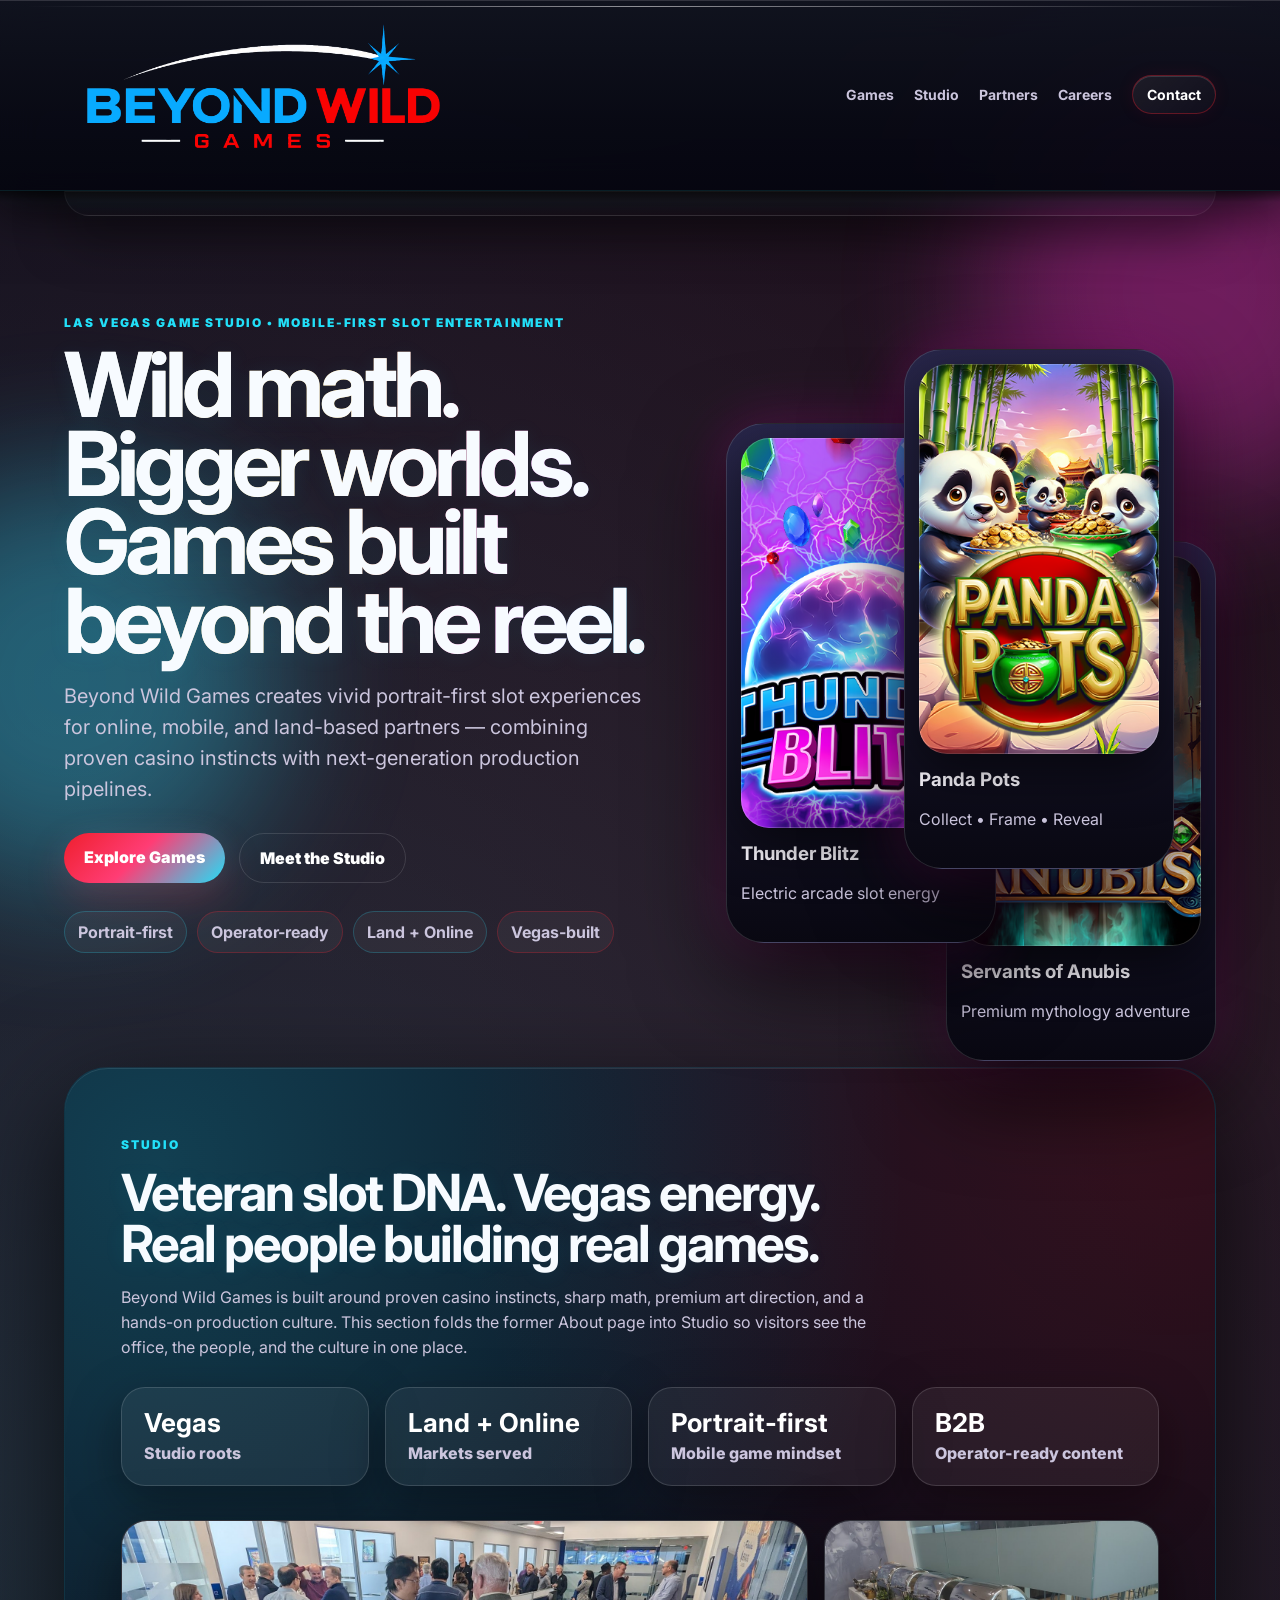
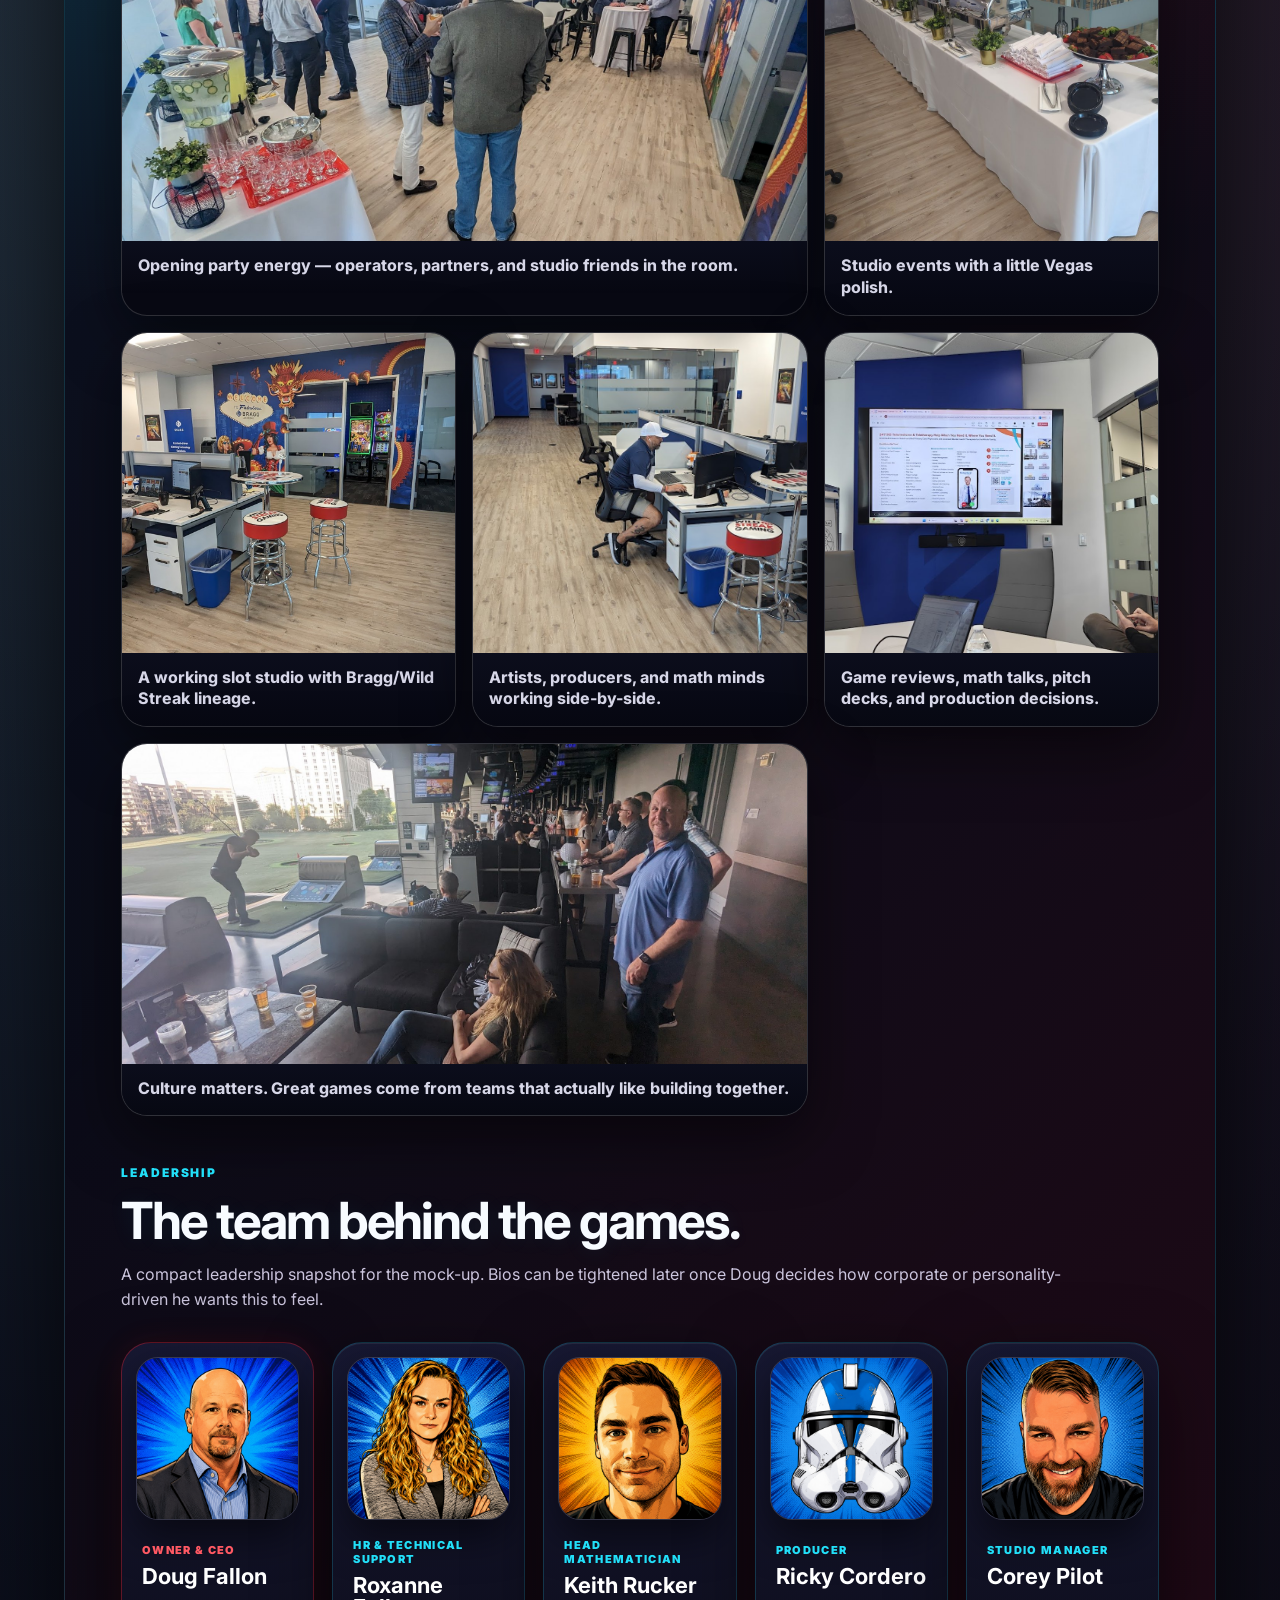
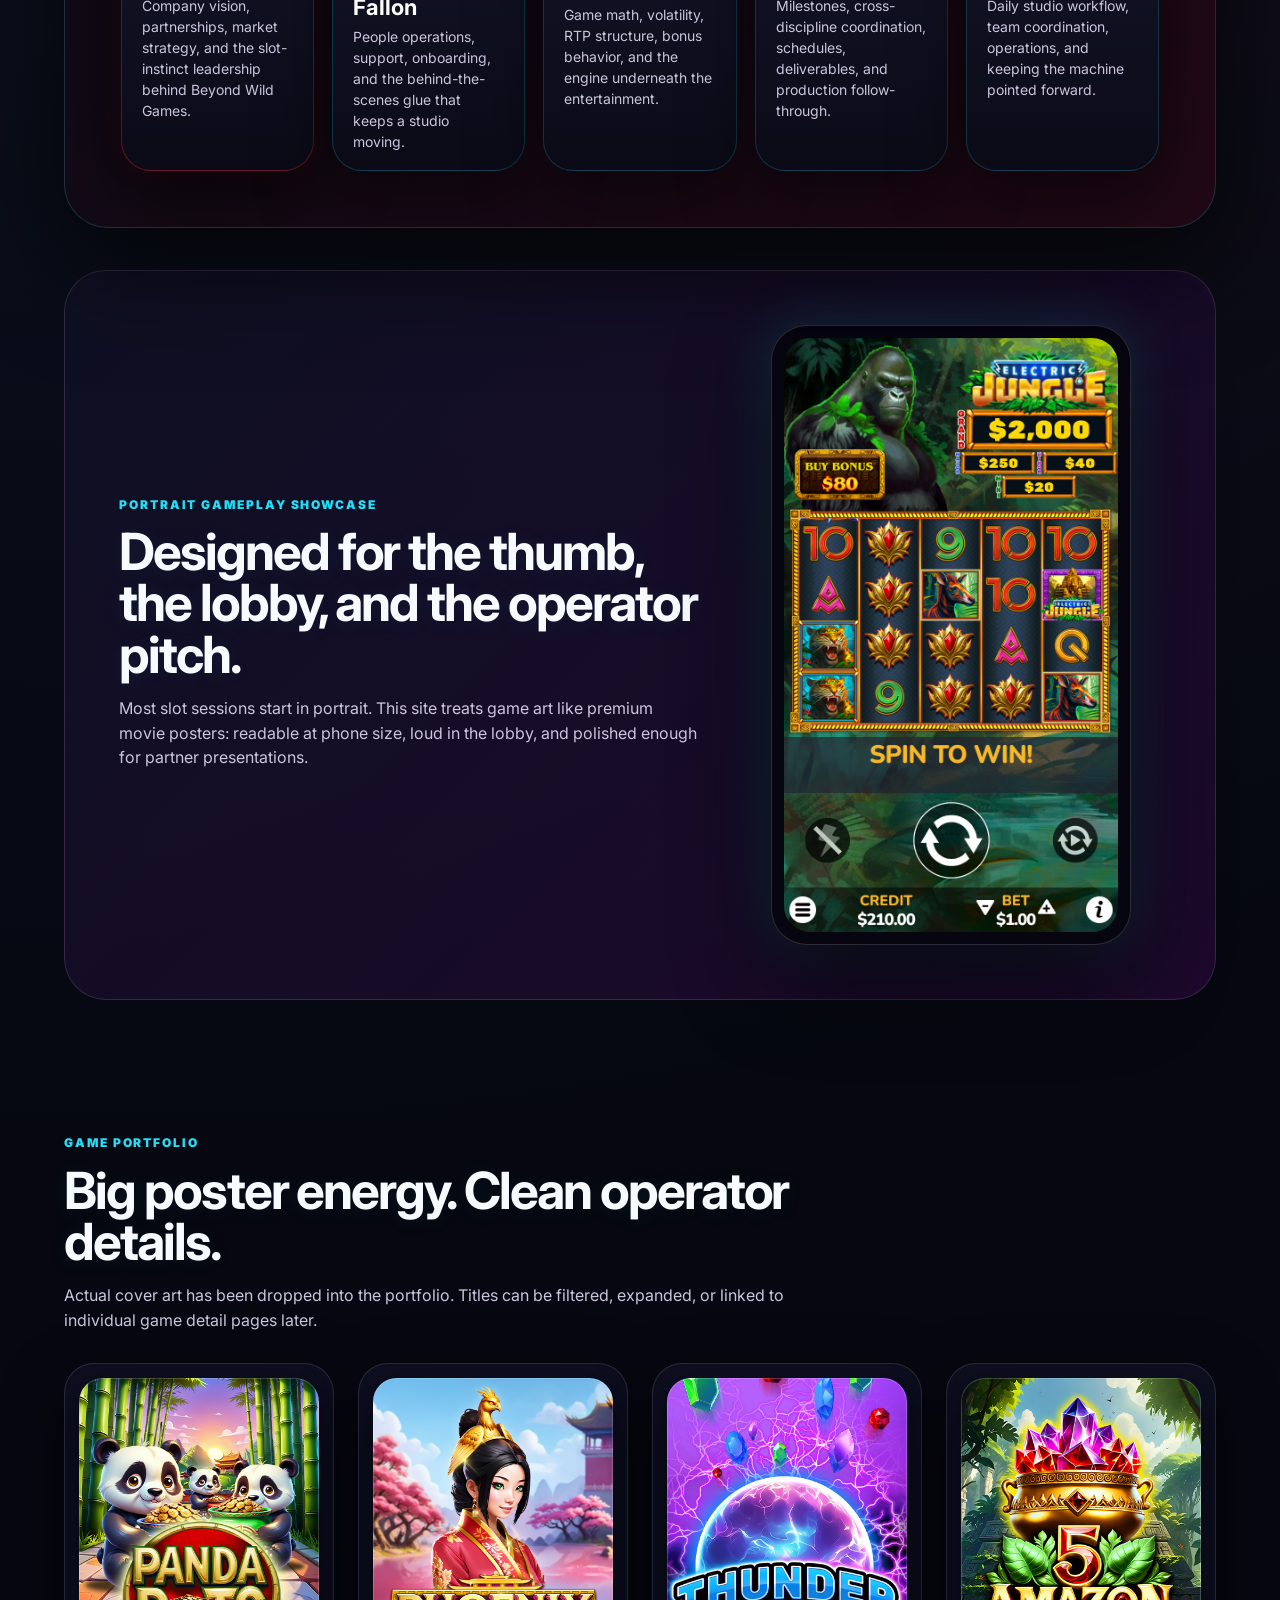
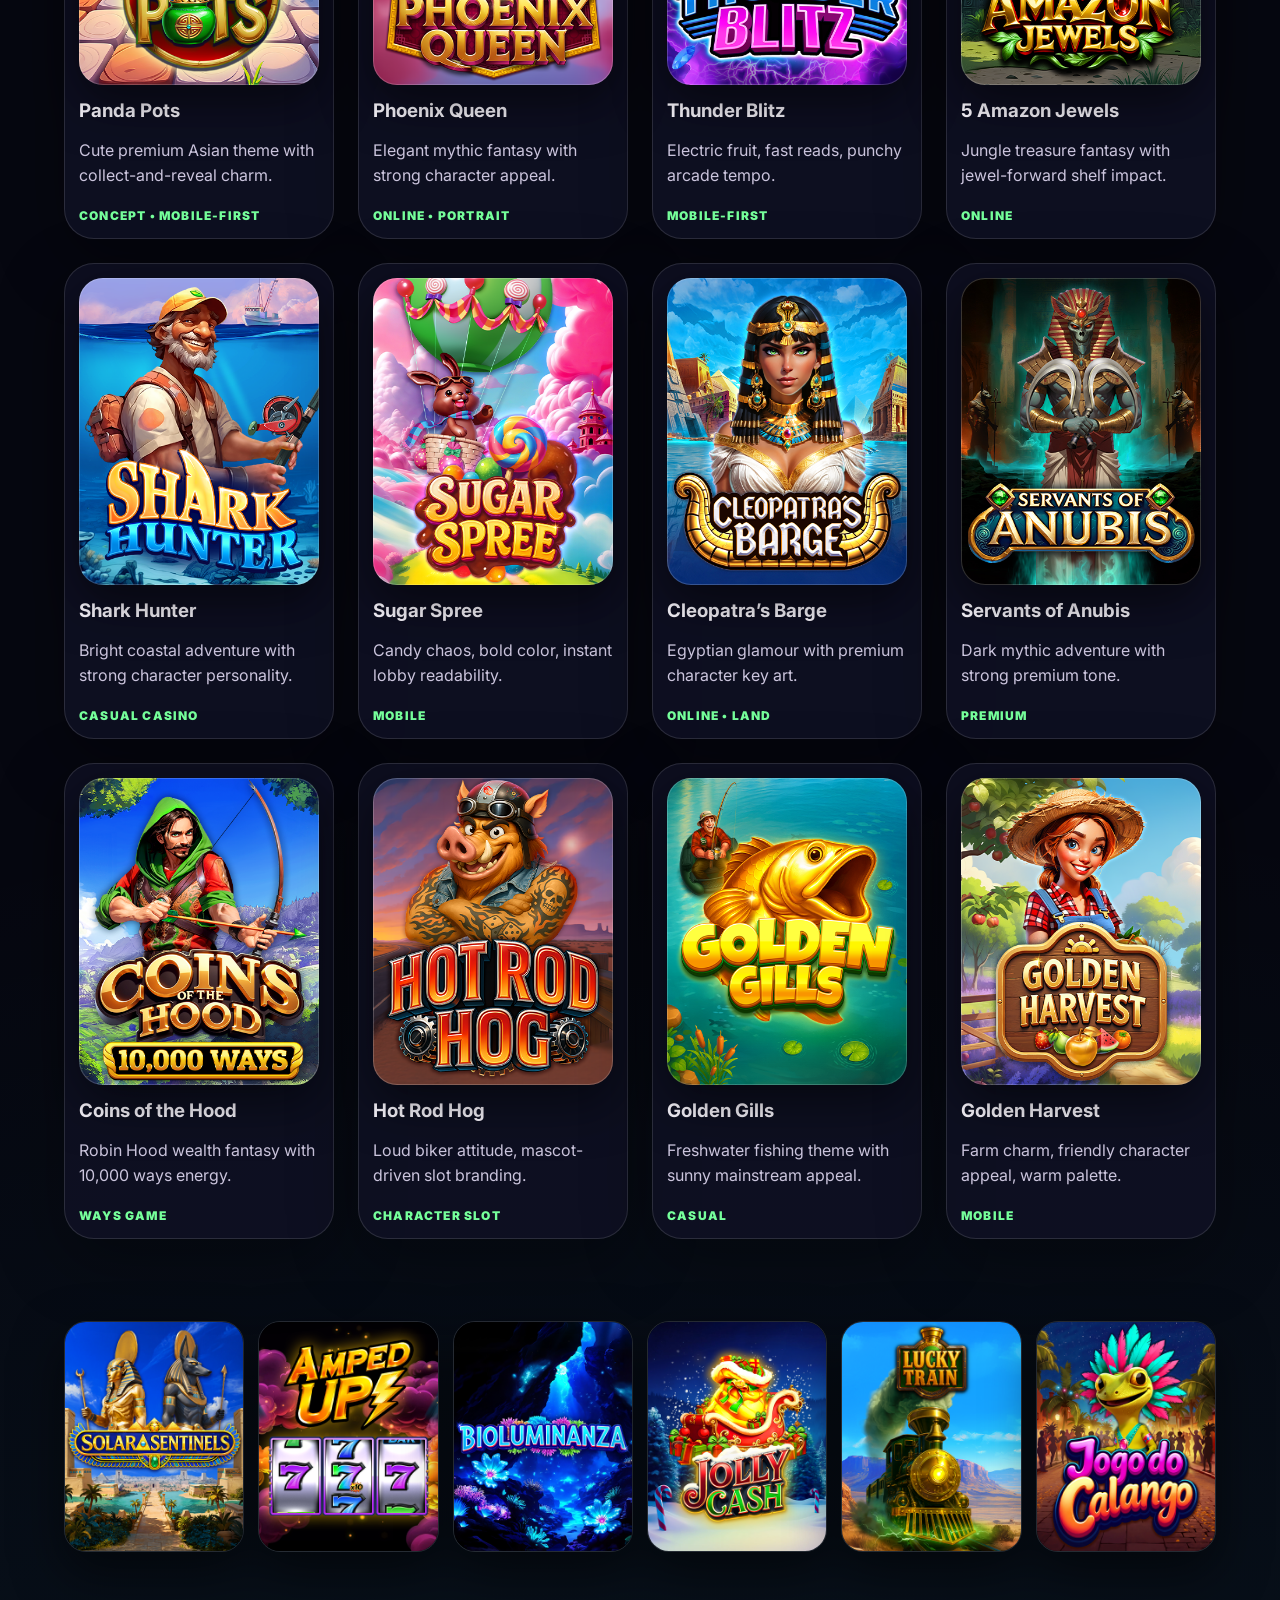
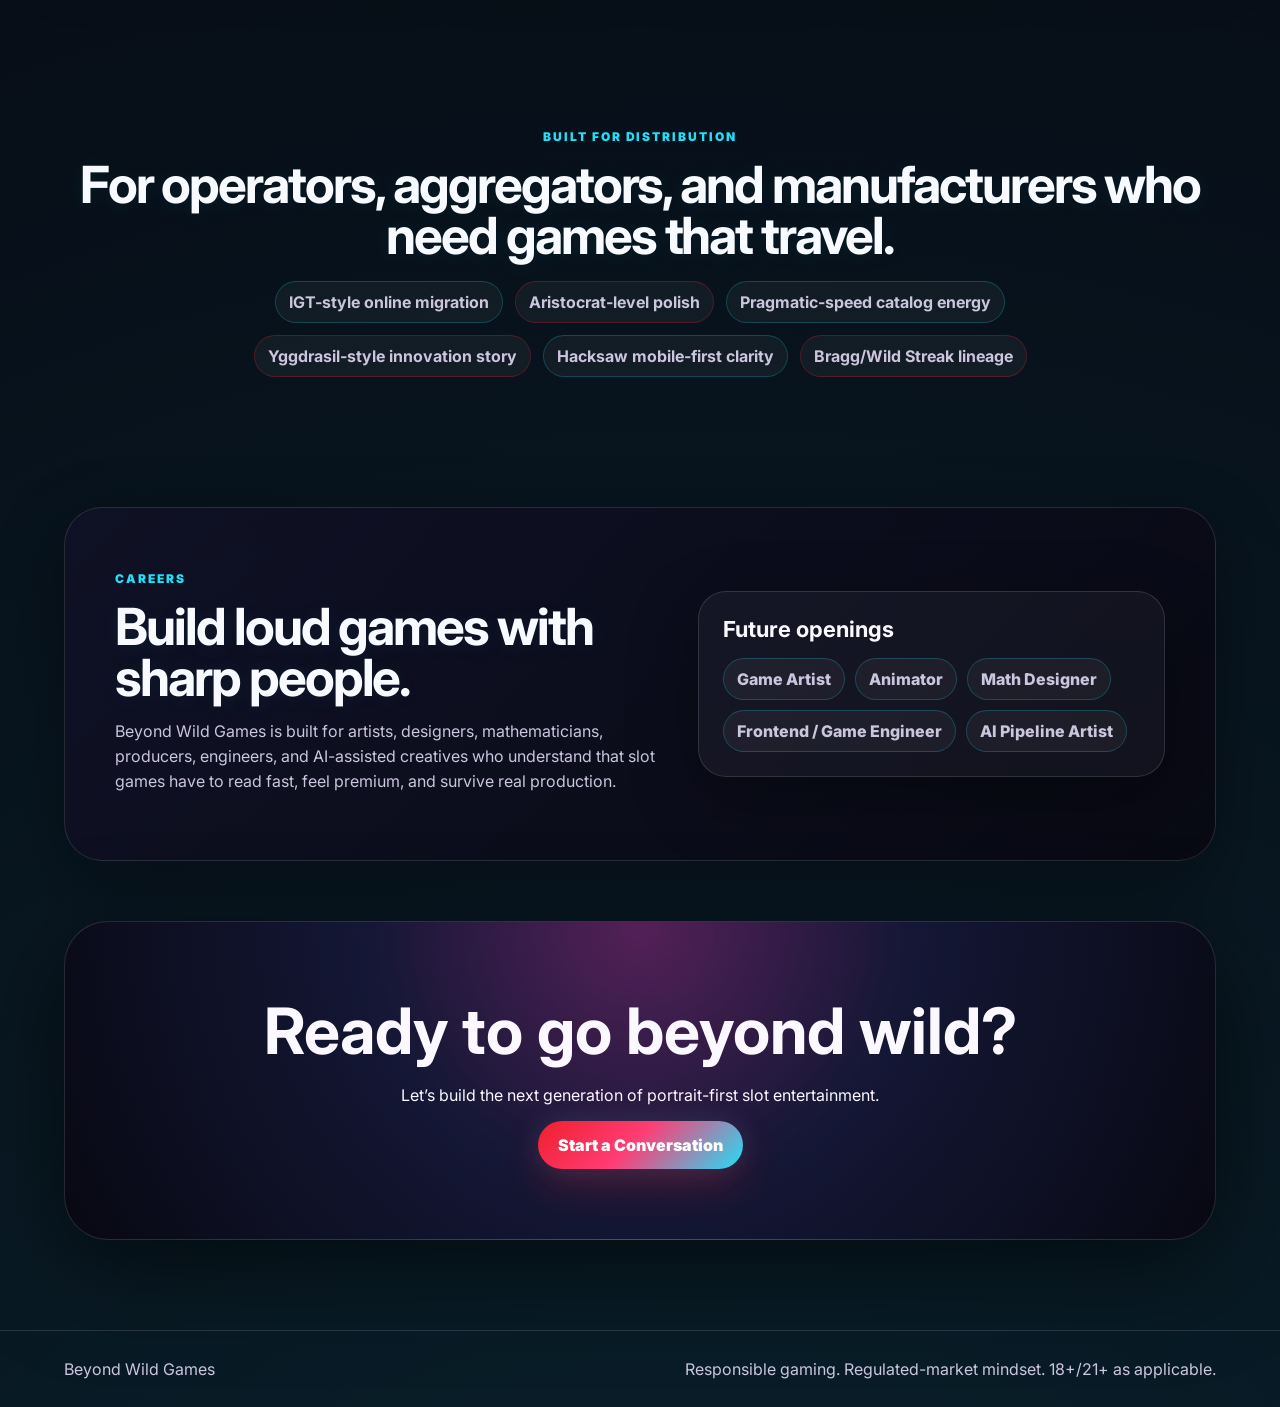
==== index.html @ f87df9d9 "Beyond Wild Games website" ====
<!DOCTYPE html>
<html lang="en">
<head>
  <meta charset="UTF-8" />
  <meta name="viewport" content="width=device-width, initial-scale=1.0" />
  <title>Beyond Wild Games | Mobile-First Slot Studio</title>
  <link rel="stylesheet" href="styles.css" />
</head>
<body>
  <div class="bg-orbs"></div>
  <header class="site-header">
    <a class="brand" href="#" aria-label="Beyond Wild Games home"><img src="assets/logos/beyond-wild-red-white-blue-logo.png" alt="Beyond Wild Games" style="width:390px;height:auto;max-height:none;filter:none;box-shadow:none;background:transparent;" /></a>
    <nav>
      <a href="#games">Games</a><a href="#studio">Studio</a><a href="#partners">Partners</a><a href="#careers">Careers</a><a class="nav-cta" href="#contact">Contact</a>
    </nav>
  </header>

  <main>
    <section class="hero">
      <div class="hero-copy">
        <p class="eyebrow">Las Vegas game studio • Mobile-first slot entertainment</p>
        <h1>Wild math. Bigger worlds. Games built beyond the reel.</h1>
        <p class="lede">Beyond Wild Games creates vivid portrait-first slot experiences for online, mobile, and land-based partners — combining proven casino instincts with next-generation production pipelines.</p>
        <div class="hero-actions"><a class="btn primary" href="#games">Explore Games</a><a class="btn ghost" href="#studio">Meet the Studio</a></div>
        <div class="trust-strip"><span>Portrait-first</span><span>Operator-ready</span><span>Land + Online</span><span>Vegas-built</span></div>
      </div>
      <div class="phone-stage" aria-label="Featured slot game cover art">
        <article class="phone-card active"><div class="game-art cover panda"></div><h3>Panda Pots</h3><p>Collect • Frame • Reveal</p></article>
        <article class="phone-card offset"><div class="game-art cover thunder"></div><h3>Thunder Blitz</h3><p>Electric arcade slot energy</p></article>
        <article class="phone-card offset2"><div class="game-art cover anubis"></div><h3>Servants of Anubis</h3><p>Premium mythology adventure</p></article>
      </div>
    </section>

    <section class="section studio-showcase" id="studio">
      <div class="section-head">
        <p class="eyebrow">Studio</p>
        <h2>Veteran slot DNA. Vegas energy. Real people building real games.</h2>
        <p>Beyond Wild Games is built around proven casino instincts, sharp math, premium art direction, and a hands-on production culture. This section folds the former About page into Studio so visitors see the office, the people, and the culture in one place.</p>
      </div>

      <div class="studio-metrics">
        <div><strong>Vegas</strong><span>Studio roots</span></div>
        <div><strong>Land + Online</strong><span>Markets served</span></div>
        <div><strong>Portrait-first</strong><span>Mobile game mindset</span></div>
        <div><strong>B2B</strong><span>Operator-ready content</span></div>
      </div>

      <div class="studio-photo-grid">
        <figure class="wide"><img src="assets/studio/opening-party.jpg" alt="Beyond Wild Games studio opening party" /><figcaption>Opening party energy — operators, partners, and studio friends in the room.</figcaption></figure>
        <figure><img src="assets/studio/catering-buffet.jpg" alt="Studio event catering table" /><figcaption>Studio events with a little Vegas polish.</figcaption></figure>
        <figure><img src="assets/studio/studio-floor.jpg" alt="Beyond Wild Games office floor" /><figcaption>A working slot studio with Bragg/Wild Streak lineage.</figcaption></figure>
        <figure><img src="assets/studio/studio-workspace.jpg" alt="Beyond Wild Games workspace" /><figcaption>Artists, producers, and math minds working side-by-side.</figcaption></figure>
        <figure><img src="assets/studio/conference-room.jpg" alt="Studio conference room presentation" /><figcaption>Game reviews, math talks, pitch decks, and production decisions.</figcaption></figure>
        <figure class="wide"><img src="assets/studio/topgolf-team.jpg" alt="Beyond Wild Games team at Topgolf" /><figcaption>Culture matters. Great games come from teams that actually like building together.</figcaption></figure>
      </div>

      <div class="section-head leadership-head">
        <p class="eyebrow">Leadership</p>
        <h2>The team behind the games.</h2>
        <p>A compact leadership snapshot for the mock-up. Bios can be tightened later once Doug decides how corporate or personality-driven he wants this to feel.</p>
      </div>
      <div class="team-grid">
        <article class="team-card featured"><img src="assets/team/doug-fallon.png" alt="Doug Fallon comic-style portrait" /><div><span>Owner &amp; CEO</span><h3>Doug Fallon</h3><p>Company vision, partnerships, market strategy, and the slot-instinct leadership behind Beyond Wild Games.</p></div></article>
        <article class="team-card"><img src="assets/team/roxanne-fallon.png" alt="Roxanne Fallon comic-style portrait" /><div><span>HR &amp; Technical Support</span><h3>Roxanne Fallon</h3><p>People operations, support, onboarding, and the behind-the-scenes glue that keeps a studio moving.</p></div></article>
        <article class="team-card"><img src="assets/team/keith-rucker.png" alt="Keith Rucker comic-style portrait" /><div><span>Head Mathematician</span><h3>Keith Rucker</h3><p>Game math, volatility, RTP structure, bonus behavior, and the engine underneath the entertainment.</p></div></article>
        <article class="team-card"><img src="assets/team/ricky-cordero.png" alt="Ricky Cordero comic-style portrait" /><div><span>Producer</span><h3>Ricky Cordero</h3><p>Milestones, cross-discipline coordination, schedules, deliverables, and production follow-through.</p></div></article>
        <article class="team-card"><img src="assets/team/corey-pilot.png" alt="Corey Pilot comic-style portrait" /><div><span>Studio Manager</span><h3>Corey Pilot</h3><p>Daily studio workflow, team coordination, operations, and keeping the machine pointed forward.</p></div></article>
      </div>
    </section>


    <section class="section spotlight">
      <div class="spot-copy"><p class="eyebrow">Portrait gameplay showcase</p><h2>Designed for the thumb, the lobby, and the operator pitch.</h2><p>Most slot sessions start in portrait. This site treats game art like premium movie posters: readable at phone size, loud in the lobby, and polished enough for partner presentations.</p></div>
      <div class="screenshot-frame"><img src="assets/covers/electricjungle-us-portrait-screenshot-9.png" alt="Electric Jungle portrait gameplay screenshot" /></div>
    </section>

    <section class="section" id="games">
      <div class="section-head"><p class="eyebrow">Game portfolio</p><h2>Big poster energy. Clean operator details.</h2><p>Actual cover art has been dropped into the portfolio. Titles can be filtered, expanded, or linked to individual game detail pages later.</p></div>
      <div class="game-grid">
        <article class="game-tile"><div class="poster cover panda"></div><div><h3>Panda Pots</h3><p>Cute premium Asian theme with collect-and-reveal charm.</p><span>CONCEPT • MOBILE-FIRST</span></div></article>
        <article class="game-tile"><div class="poster cover phoenix"></div><div><h3>Phoenix Queen</h3><p>Elegant mythic fantasy with strong character appeal.</p><span>ONLINE • PORTRAIT</span></div></article>
        <article class="game-tile"><div class="poster cover thunder"></div><div><h3>Thunder Blitz</h3><p>Electric fruit, fast reads, punchy arcade tempo.</p><span>MOBILE-FIRST</span></div></article>
        <article class="game-tile"><div class="poster cover amazon"></div><div><h3>5 Amazon Jewels</h3><p>Jungle treasure fantasy with jewel-forward shelf impact.</p><span>ONLINE</span></div></article>
        <article class="game-tile"><div class="poster cover shark"></div><div><h3>Shark Hunter</h3><p>Bright coastal adventure with strong character personality.</p><span>CASUAL CASINO</span></div></article>
        <article class="game-tile"><div class="poster cover sugar"></div><div><h3>Sugar Spree</h3><p>Candy chaos, bold color, instant lobby readability.</p><span>MOBILE</span></div></article>
        <article class="game-tile"><div class="poster cover cleo"></div><div><h3>Cleopatra’s Barge</h3><p>Egyptian glamour with premium character key art.</p><span>ONLINE • LAND</span></div></article>
        <article class="game-tile"><div class="poster cover anubis"></div><div><h3>Servants of Anubis</h3><p>Dark mythic adventure with strong premium tone.</p><span>PREMIUM</span></div></article>
        <article class="game-tile"><div class="poster cover hood"></div><div><h3>Coins of the Hood</h3><p>Robin Hood wealth fantasy with 10,000 ways energy.</p><span>WAYS GAME</span></div></article>
        <article class="game-tile"><div class="poster cover hotrod"></div><div><h3>Hot Rod Hog</h3><p>Loud biker attitude, mascot-driven slot branding.</p><span>CHARACTER SLOT</span></div></article>
        <article class="game-tile"><div class="poster cover goldengills"></div><div><h3>Golden Gills</h3><p>Freshwater fishing theme with sunny mainstream appeal.</p><span>CASUAL</span></div></article>
        <article class="game-tile"><div class="poster cover harvest"></div><div><h3>Golden Harvest</h3><p>Farm charm, friendly character appeal, warm palette.</p><span>MOBILE</span></div></article>
      </div>
    </section>

    <section class="section strip-gallery" aria-label="Additional game cover art">
      <img src="assets/covers/solarsentinels-gameicon-412x528.png" alt="Solar Sentinels game cover" />
      <img src="assets/covers/ampedup-gameicon-412x528.png" alt="Amped Up game cover" />
      <img src="assets/covers/bioluminanza-gameicon-412x528.png" alt="Bioluminanza game cover" />
      <img src="assets/covers/jollycash-gameicon-412x528.png" alt="Jolly Cash game cover" />
      <img src="assets/covers/luckytrain-gameicon-412x528.png" alt="Lucky Train game cover" />
      <img src="assets/covers/jogodocalango-gameicon-412x528.png" alt="Jogo do Calango game cover" />
    </section>
<section class="section partners" id="partners">
      <p class="eyebrow">Built for distribution</p><h2>For operators, aggregators, and manufacturers who need games that travel.</h2>
      <div class="partner-grid"><span>IGT-style online migration</span><span>Aristocrat-level polish</span><span>Pragmatic-speed catalog energy</span><span>Yggdrasil-style innovation story</span><span>Hacksaw mobile-first clarity</span><span>Bragg/Wild Streak lineage</span></div>
    </section>


    <section class="section about-careers" id="careers">
      <div><p class="eyebrow">Careers</p><h2>Build loud games with sharp people.</h2><p>Beyond Wild Games is built for artists, designers, mathematicians, producers, engineers, and AI-assisted creatives who understand that slot games have to read fast, feel premium, and survive real production.</p></div>
      <div class="career-card"><strong>Future openings</strong><span>Game Artist</span><span>Animator</span><span>Math Designer</span><span>Frontend / Game Engineer</span><span>AI Pipeline Artist</span></div>
    </section>
<section class="contact" id="contact"><h2>Ready to go beyond wild?</h2><p>Let’s build the next generation of portrait-first slot entertainment.</p><a class="btn primary" href="mailto:hello@beyondwildgames.com">Start a Conversation</a></section>
  </main>

  <footer><span>Beyond Wild Games</span><span>Responsible gaming. Regulated-market mindset. 18+/21+ as applicable.</span></footer>
  <script src="script.js"></script>
</body>
</html>
---- styles.css ----
@import url('https://fonts.googleapis.com/css2?family=Inter:wght@400;600;800;900&display=swap');
:root{--bg:#080713;--panel:#111126cc;--line:#ffffff1a;--text:#f7f2ff;--muted:#c9bfdf;--hot:#ff2bd6;--gold:#ffd166;--cyan:#34e5ff;--green:#6dff8a}*{box-sizing:border-box}html{scroll-behavior:smooth}body{margin:0;font-family:Inter,system-ui,sans-serif;background:radial-gradient(circle at 20% 10%,#2a1257 0,#080713 30%,#05040a 100%);color:var(--text);overflow-x:hidden}.bg-orbs:before,.bg-orbs:after{content:"";position:fixed;width:420px;height:420px;border-radius:999px;filter:blur(70px);opacity:.35;z-index:-1}.bg-orbs:before{background:var(--hot);right:-120px;top:80px}.bg-orbs:after{background:var(--cyan);left:-140px;bottom:10px}.site-header{position:sticky;top:0;z-index:10;display:flex;justify-content:space-between;align-items:center;padding:14px 5vw 16px;background:linear-gradient(180deg,#201f30f0 0%,#0b0a14e8 42%,#05040bed 100%);backdrop-filter:blur(18px);border-bottom:1px solid #ffffff26;box-shadow:inset 0 1px 0 #ffffff32,inset 0 -10px 20px #0008,0 18px 45px #0009,0 0 35px #742dff22}.site-header:before{content:"";position:absolute;left:2vw;right:2vw;top:6px;height:1px;background:linear-gradient(90deg,transparent,#fff8,transparent)}.site-header:after{content:"";position:absolute;left:0;right:0;bottom:-12px;height:12px;background:linear-gradient(180deg,#0008,transparent);pointer-events:none}.brand{display:flex;align-items:center;color:white;text-decoration:none;font-weight:900;min-width:260px;background:linear-gradient(180deg,#ffffff,#dfe7f0);padding:6px 12px;border-radius:16px;border:1px solid #ffffff70;box-shadow:inset 0 1px 0 #fff,0 12px 24px #0008}.brand img{display:block;width:260px;max-height:86px;object-fit:contain;filter:drop-shadow(0 5px 8px #0005)}nav{display:flex;gap:20px;align-items:center;flex-wrap:wrap;justify-content:flex-end}nav a{color:var(--muted);text-decoration:none;font-weight:700;font-size:14px}.nav-cta{color:white;border:1px solid var(--line);padding:10px 14px;border-radius:999px}.hero{min-height:86vh;display:grid;grid-template-columns:1.05fr .95fr;gap:48px;align-items:center;padding:92px 5vw 72px;position:relative}.hero:before{content:"";position:absolute;left:5vw;right:5vw;top:0;height:24px;border-radius:0 0 32px 32px;background:linear-gradient(180deg,#ffffff1c,#ffffff05);border:1px solid #ffffff18;border-top:0;box-shadow:inset 0 1px 0 #fff3,0 18px 50px #0008}.hero-logo{width:min(620px,90vw);margin:0 0 24px -10px;display:block;background:linear-gradient(180deg,#ffffff,#dfe7f0);padding:18px 24px;border-radius:28px;border:1px solid #ffffff70;box-shadow:inset 0 1px 0 #fff,0 24px 60px #000b,0 0 38px #742dff40}.eyebrow{color:var(--cyan);text-transform:uppercase;letter-spacing:.16em;font-weight:900;font-size:12px}.hero h1{font-size:clamp(46px,7vw,96px);line-height:.88;margin:16px 0;background:linear-gradient(100deg,#fff,#ffd166 45%,#ff65df 75%,#34e5ff);-webkit-background-clip:text;color:transparent}.lede{font-size:20px;line-height:1.55;color:var(--muted);max-width:720px}.hero-actions{display:flex;gap:14px;margin:28px 0}.btn{display:inline-flex;padding:14px 20px;border-radius:999px;text-decoration:none;font-weight:900}.primary{background:linear-gradient(135deg,var(--hot),#8b5cff);color:white;box-shadow:0 0 35px #ff2bd655}.ghost{border:1px solid var(--line);color:white}.trust-strip{display:flex;flex-wrap:wrap;gap:10px}.trust-strip span,.lab-stack span,.partner-grid span{border:1px solid var(--line);background:#ffffff0b;padding:10px 13px;border-radius:999px;color:var(--muted);font-weight:700}.phone-stage{position:relative;height:620px}.phone-card{position:absolute;right:8%;top:5%;width:270px;height:520px;padding:14px;border-radius:38px;background:linear-gradient(180deg,#28264a,#090812);border:1px solid #ffffff24;box-shadow:0 32px 90px #000c,0 0 55px #ff2bd64d;transform:rotate(4deg)}.phone-card.offset{right:42%;top:17%;transform:rotate(-11deg) scale(.88);opacity:.8}.phone-card.offset2{right:0;top:36%;transform:rotate(12deg) scale(.78);opacity:.65}.game-art,.poster{height:390px;border-radius:28px;background-size:cover;background-position:center;position:relative;overflow:hidden}.phone-card h3,.game-tile h3{margin:14px 0 4px}.phone-card p,.game-tile p,.section p{color:var(--muted);line-height:1.55}.dragon{background:radial-gradient(circle at 50% 20%,#fff4,#0000 22%),linear-gradient(160deg,#4e001c,#e31b6d 34%,#ffb000 58%,#29115a)}.vegas{background:radial-gradient(circle at 50% 20%,#fff6,#0000 20%),linear-gradient(160deg,#100b2b,#3f1bd4 42%,#ff2bd6 70%,#ffd166)}.jungle{background:radial-gradient(circle at 50% 25%,#fff5,#0000 20%),linear-gradient(160deg,#06351f,#09a875 45%,#ffd166 72%,#251238)}.storm{background:radial-gradient(circle at 50% 25%,#fff8,#0000 18%),linear-gradient(160deg,#020716,#134bff 38%,#34e5ff 62%,#ffeb3b)}.section{padding:82px 5vw}.split{display:grid;grid-template-columns:.8fr 1.2fr;gap:42px;align-items:start}.section h2{font-size:clamp(32px,4vw,58px);line-height:1;margin:0 0 16px}.metrics{display:grid;grid-template-columns:repeat(4,1fr);gap:16px;padding:0 5vw}.metrics div{padding:28px;border-radius:28px;background:var(--panel);border:1px solid var(--line)}.metrics strong{display:block;font-size:44px;color:var(--gold)}.metrics span{color:var(--muted);font-weight:800}.section-head{max-width:760px}.game-grid{display:grid;grid-template-columns:repeat(4,1fr);gap:18px;margin-top:30px}.game-tile{background:var(--panel);border:1px solid var(--line);border-radius:30px;padding:14px}.poster{height:280px}.game-tile span{color:var(--green);font-size:12px;font-weight:900;letter-spacing:.1em}.lab{display:grid;grid-template-columns:1fr 1fr;gap:44px;background:linear-gradient(100deg,#151434,#260c2e);margin:40px 5vw;border-radius:42px;border:1px solid var(--line)}.lab-stack,.partner-grid{display:flex;flex-wrap:wrap;gap:12px;align-content:center}.partners{text-align:center}.partner-grid{justify-content:center;max-width:900px;margin:20px auto}.contact{text-align:center;margin:60px 5vw 90px;padding:70px 20px;border-radius:44px;background:radial-gradient(circle at 50% 0,#ff2bd655,#111126 45%,#080713);border:1px solid var(--line)}.contact h2{font-size:clamp(34px,5vw,70px);margin:0 0 10px}footer{display:flex;justify-content:space-between;gap:20px;padding:28px 5vw;border-top:1px solid var(--line);color:var(--muted)}@media(max-width:900px){.brand img{width:210px}nav{display:none}.hero,.split,.lab{grid-template-columns:1fr}.phone-stage{height:540px}.metrics,.game-grid{grid-template-columns:1fr 1fr}.phone-card{right:20%}.phone-card.offset{right:48%}}@media(max-width:600px){.brand img{width:185px}.hero{padding-top:62px}.hero-logo{width:100%;margin-left:0}.metrics,.game-grid{grid-template-columns:1fr}.phone-stage{height:430px}.phone-card{width:220px;height:420px}.game-art{height:300px}.phone-card.offset,.phone-card.offset2{display:none}footer{flex-direction:column}}
/* Real cover art integration */
.cover{background-size:cover;background-position:center;background-repeat:no-repeat}.panda{background-image:url('assets/covers/pandapots-gameicon-412x528.png')}.thunder{background-image:url('assets/covers/thunderblitz-gameicon-412x528.png')}.anubis{background-image:url('assets/covers/servantsofanubis-gameicon-412x528.png')}.phoenix{background-image:url('assets/covers/phoenixqueen-gameicon-412x528.png')}.amazon{background-image:url('assets/covers/5amazonjewels-gameicon-412x528.png')}.shark{background-image:url('assets/covers/sharkhunter-gameicon-412x528.png')}.sugar{background-image:url('assets/covers/sugarspree-gameicon-412x528.png')}.cleo{background-image:url('assets/covers/cleopatra-sbarge-gameicon-412x528.png')}.hood{background-image:url('assets/covers/coinsofthehood-gameicon-412x528.png')}.hotrod{background-image:url('assets/covers/hotrodhog-gameicon-412x528.png')}.goldengills{background-image:url('assets/covers/goldengills-gameicon-412x528.png')}.harvest{background-image:url('assets/covers/goldenharvest-gameicon-412x528.png')}
.game-art.cover,.poster.cover{box-shadow:inset 0 0 0 1px #ffffff30,0 16px 50px #0008}.phone-card.active{z-index:3}.phone-card.offset{z-index:2}.phone-card.offset2{z-index:1}.spotlight{display:grid;grid-template-columns:1fr 420px;gap:42px;align-items:center;margin:40px 5vw;padding:54px;border:1px solid var(--line);border-radius:42px;background:linear-gradient(135deg,#111126cc,#220a32cc)}.spot-copy{max-width:700px}.screenshot-frame{width:100%;max-width:360px;margin:auto;padding:12px;border-radius:36px;background:#060510;border:1px solid #ffffff28;box-shadow:0 30px 90px #000c,0 0 55px #34e5ff35}.screenshot-frame img{display:block;width:100%;border-radius:26px}.strip-gallery{display:grid;grid-template-columns:repeat(6,1fr);gap:14px;padding-top:0}.strip-gallery img{width:100%;aspect-ratio:412/528;object-fit:cover;border-radius:22px;border:1px solid var(--line);box-shadow:0 20px 50px #0008;transition:transform .25s ease}.strip-gallery img:hover{transform:translateY(-6px) scale(1.02)}
@media(max-width:900px){.spotlight{grid-template-columns:1fr;margin:30px 5vw;padding:32px}.strip-gallery{grid-template-columns:repeat(3,1fr)}}@media(max-width:600px){.strip-gallery{grid-template-columns:repeat(2,1fr)}.spotlight{padding:24px}.screenshot-frame{max-width:280px}}

.about-careers{display:grid;grid-template-columns:1fr .85fr;gap:34px;align-items:center;margin:28px 5vw;padding:50px;border:1px solid var(--line);border-radius:38px;background:linear-gradient(135deg,#111126dd,#090812dd)}
.career-card{display:flex;flex-wrap:wrap;gap:10px;padding:24px;border-radius:28px;background:#ffffff0a;border:1px solid var(--line)}
.career-card strong{width:100%;font-size:22px;margin-bottom:6px}.career-card span{border:1px solid var(--line);background:#ffffff0b;padding:10px 13px;border-radius:999px;color:var(--muted);font-weight:800}
@media(max-width:900px){.about-careers{grid-template-columns:1fr;margin:24px 5vw;padding:28px}.brand{min-width:210px}.brand img{width:210px}}
@media(max-width:600px){.brand{min-width:0;padding:5px 8px}.brand img{width:170px}}


/* Final BWG logo/header adjustment */
.brand{min-width:auto;max-width:190px;flex:0 0 auto;}
.brand img{width:150px;max-height:48px;object-fit:contain;object-position:left center;filter:drop-shadow(0 5px 8px #000b);}
.hero-logo{display:none!important;}
.site-header{min-height:64px;padding-top:10px;padding-bottom:10px;}
@media(max-width:900px){.brand img{width:132px;max-height:42px}.brand{max-width:160px}}
@media(max-width:600px){.brand img{width:118px;max-height:38px}.site-header{min-height:56px}}
.brand{background:transparent!important;border:0!important;box-shadow:none!important;padding:0!important;border-radius:0!important;min-width:auto!important;max-width:170px!important;}
.brand img{background:transparent!important;width:145px!important;max-height:46px!important;display:block!important;object-fit:contain!important;object-position:left center!important;}
@media(max-width:900px){.brand{max-width:150px!important}.brand img{width:128px!important;max-height:40px!important}}
@media(max-width:600px){.brand{max-width:130px!important}.brand img{width:112px!important;max-height:36px!important}}


/* 2026 polish pass: color harmony, larger logo, leadership cards */
:root{
  --bg:#070711;
  --panel:#101124d9;
  --panel2:#161735e6;
  --line:#ffffff20;
  --text:#fbf8ff;
  --muted:#cbc5dd;
  --hot:#ff35d2;
  --purple:#8d5cff;
  --gold:#ffd76a;
  --cyan:#30dcff;
  --green:#76ff9b;
}
body{
  background:
    radial-gradient(circle at 12% 18%,#123a58 0,#10163a 22%,transparent 42%),
    radial-gradient(circle at 82% 10%,#651050 0,transparent 34%),
    radial-gradient(circle at 50% 105%,#14224a 0,transparent 36%),
    #060610;
}
.site-header{
  background:linear-gradient(180deg,#10101bee,#080812e8 62%,#05050dcc);
  border-bottom:1px solid #ffffff18;
  box-shadow:inset 0 1px 0 #ffffff14,0 16px 45px #0009;
}
.brand{max-width:260px!important;}
.brand img{width:218px!important;max-height:72px!important;filter:drop-shadow(0 7px 10px #000d) drop-shadow(0 0 16px #19e2ff22)!important;}
nav a{transition:color .2s ease, transform .2s ease}nav a:hover{color:white;transform:translateY(-1px)}
.nav-cta{background:linear-gradient(135deg,#ffffff10,#ffffff05);box-shadow:inset 0 1px 0 #ffffff18}
.hero{padding-top:112px}.hero:before{background:linear-gradient(180deg,#ffffff18,#30dcff0a 55%,transparent);border-color:#ffffff1b}
.hero h1{letter-spacing:-.055em}.btn.primary{background:linear-gradient(135deg,var(--hot),var(--purple));}.section h2{letter-spacing:-.04em}.game-tile,.metrics div,.about-careers,.career-card{box-shadow:0 22px 70px #0005}.game-tile{transition:transform .25s ease,border-color .25s ease,box-shadow .25s ease}.game-tile:hover{transform:translateY(-6px);border-color:#30dcff55;box-shadow:0 26px 80px #0009,0 0 34px #30dcff1f}.poster{box-shadow:inset 0 0 0 1px #ffffff30,0 18px 42px #0007}.lab{background:linear-gradient(135deg,#111735,#2c103c 55%,#101124);box-shadow:0 28px 90px #0007}.partners .partner-grid span:nth-child(even),.trust-strip span:nth-child(even){border-color:#30dcff30}.partners .partner-grid span:nth-child(odd),.trust-strip span:nth-child(odd){border-color:#ff35d230}
.leadership{margin:42px 5vw;padding:56px;border:1px solid var(--line);border-radius:44px;background:linear-gradient(135deg,#101124e8,#131a36e8 48%,#210d2bdd);box-shadow:0 34px 100px #0008;position:relative;overflow:hidden}.leadership:before{content:"";position:absolute;inset:-2px;background:radial-gradient(circle at 20% 0,#30dcff30,transparent 34%),radial-gradient(circle at 82% 8%,#ff35d230,transparent 30%);pointer-events:none}.leadership>*{position:relative}.leadership-head{max-width:980px;margin-bottom:30px}.team-grid{display:grid;grid-template-columns:repeat(5,minmax(0,1fr));gap:18px}.team-card{background:linear-gradient(180deg,#171832,#0b0b17);border:1px solid #ffffff1f;border-radius:30px;padding:14px;box-shadow:0 24px 70px #0008, inset 0 1px 0 #ffffff12;overflow:hidden;transition:transform .25s ease,border-color .25s ease}.team-card:hover{transform:translateY(-6px);border-color:#30dcff60}.team-card img{width:100%;aspect-ratio:1/1;object-fit:cover;border-radius:22px;border:1px solid #ffffff26;box-shadow:0 16px 40px #0008}.team-card div{padding:14px 6px 4px}.team-card span{display:inline-block;color:var(--cyan);font-size:11px;font-weight:900;letter-spacing:.12em;text-transform:uppercase;margin-bottom:8px}.team-card h3{font-size:22px;line-height:1;margin:0 0 8px;color:#fff}.team-card p{font-size:14px;line-height:1.5;color:var(--muted);margin:0}.team-card.featured{border-color:#ffd76a45}.team-card.featured span{color:var(--gold)}.contact{background:radial-gradient(circle at 50% 0,#ff35d24f,#141735 42%,#080812);box-shadow:0 30px 100px #0008}
@media(max-width:1150px){.team-grid{grid-template-columns:repeat(3,1fr)}.brand img{width:200px!important;max-height:66px!important}.brand{max-width:230px!important}}
@media(max-width:900px){.team-grid{grid-template-columns:repeat(2,1fr)}.leadership{padding:34px;margin:30px 5vw}.brand img{width:192px!important;max-height:62px!important}.brand{max-width:210px!important}.hero{padding-top:88px}}
@media(max-width:600px){.team-grid{grid-template-columns:1fr}.leadership{padding:24px;border-radius:32px}.brand img{width:168px!important;max-height:54px!important}.brand{max-width:180px!important}.hero{padding-top:72px}}

/* Portrait game cover fix — keep every game tile in vertical mobile-slot format at all screen sizes */
.game-grid{
  grid-template-columns:repeat(auto-fit,minmax(260px,1fr))!important;
  align-items:start!important;
  gap:24px!important;
}
.game-tile{
  display:flex!important;
  flex-direction:column!important;
  min-width:0!important;
}
.game-tile .poster,
.poster.cover{
  width:100%!important;
  height:auto!important;
  aspect-ratio:412 / 528!important;
  min-height:0!important;
  border-radius:24px!important;
  background-size:cover!important;
  background-position:center center!important;
}
@media(min-width:1500px){
  .game-grid{grid-template-columns:repeat(5,minmax(240px,1fr))!important;}
}
@media(max-width:1200px){
  .game-grid{grid-template-columns:repeat(3,minmax(240px,1fr))!important;}
}
@media(max-width:820px){
  .game-grid{grid-template-columns:repeat(2,minmax(220px,1fr))!important;}
}
@media(max-width:540px){
  .game-grid{grid-template-columns:1fr!important;}
}


/* Red/Cyan BWG theme and Studio update */
:root{
  --bwg-cyan:#22dff8;
  --bwg-cyan-deep:#057d91;
  --bwg-red:#ef1f2d;
  --bwg-red-deep:#8c0710;
  --bwg-silver:#e9f3f7;
  --bwg-ink:#070914;
}
.site-header{
  background:linear-gradient(180deg,#10131fef 0%,#080914f0 64%,#050610f2 100%)!important;
  border-bottom:1px solid rgba(34,223,248,.22)!important;
  box-shadow:inset 0 1px 0 rgba(255,255,255,.14),0 18px 50px rgba(0,0,0,.72),0 0 34px rgba(34,223,248,.08)!important;
}
.brand img{
  width:260px!important;
  max-height:84px!important;
  filter:drop-shadow(0 8px 12px rgba(0,0,0,.9)) drop-shadow(0 0 18px rgba(34,223,248,.20))!important;
}
nav a:hover{color:var(--bwg-cyan)!important;}
.nav-cta{border-color:rgba(239,31,45,.35)!important;box-shadow:inset 0 1px 0 rgba(255,255,255,.14),0 0 18px rgba(239,31,45,.08)!important;}
body{
  background:
    radial-gradient(circle at 12% 20%,rgba(34,223,248,.18) 0,rgba(8,34,54,.32) 24%,transparent 46%),
    radial-gradient(circle at 86% 12%,rgba(239,31,45,.22) 0,rgba(77,7,22,.20) 28%,transparent 44%),
    radial-gradient(circle at 55% 108%,rgba(34,223,248,.13) 0,transparent 34%),
    #060710!important;
}
.eyebrow{color:var(--bwg-cyan)!important;}
.hero h1,.section h2{color:#f7fbff!important;text-shadow:0 2px 22px rgba(34,223,248,.08);}
.btn.primary{background:linear-gradient(135deg,var(--bwg-red),#ff3d75 46%,var(--bwg-cyan))!important;box-shadow:0 16px 40px rgba(239,31,45,.24),0 0 28px rgba(34,223,248,.12)!important;}
.btn.ghost:hover{border-color:rgba(34,223,248,.6)!important;color:white!important;}
.trust-strip span,.partner-grid span,.career-card span{border-color:rgba(34,223,248,.22)!important;}
.trust-strip span:nth-child(even),.partner-grid span:nth-child(even){border-color:rgba(239,31,45,.28)!important;}

/* Studio now contains About + leadership */
.studio-showcase{
  margin:42px 5vw!important;
  padding:56px!important;
  border:1px solid rgba(34,223,248,.18)!important;
  border-radius:44px!important;
  background:linear-gradient(135deg,rgba(12,18,35,.92),rgba(10,11,23,.92) 45%,rgba(37,8,20,.82))!important;
  box-shadow:0 34px 110px rgba(0,0,0,.72),inset 0 1px 0 rgba(255,255,255,.10)!important;
  position:relative;overflow:hidden;
}
.studio-showcase:before{content:"";position:absolute;inset:0;background:radial-gradient(circle at 8% 4%,rgba(34,223,248,.22),transparent 30%),radial-gradient(circle at 96% 2%,rgba(239,31,45,.18),transparent 28%);pointer-events:none;}
.studio-showcase>*{position:relative;}
.studio-metrics{display:grid;grid-template-columns:repeat(4,1fr);gap:16px;margin:28px 0 34px;}
.studio-metrics div{padding:22px;border-radius:24px;background:rgba(255,255,255,.055);border:1px solid rgba(255,255,255,.14);box-shadow:0 18px 52px rgba(0,0,0,.34);}
.studio-metrics strong{display:block;font-size:26px;line-height:1;color:#fff;margin-bottom:7px;}
.studio-metrics span{color:var(--muted);font-weight:800;}
.studio-photo-grid{display:grid;grid-template-columns:repeat(3,1fr);gap:16px;margin:22px 0 48px;}
.studio-photo-grid figure{margin:0;border-radius:26px;overflow:hidden;background:#080913;border:1px solid rgba(255,255,255,.16);box-shadow:0 22px 62px rgba(0,0,0,.50);}
.studio-photo-grid figure.wide{grid-column:span 2;}
.studio-photo-grid img{display:block;width:100%;height:320px;object-fit:cover;transition:transform .35s ease;}
.studio-photo-grid figure:hover img{transform:scale(1.035);}
.studio-photo-grid figcaption{padding:14px 16px 16px;color:#d7d7e8;font-weight:750;line-height:1.35;background:linear-gradient(180deg,rgba(12,14,29,.88),rgba(7,8,18,.98));}
.leadership-head{margin-top:18px!important;}
.team-card{border-color:rgba(34,223,248,.18)!important;}
.team-card.featured{border-color:rgba(239,31,45,.36)!important;box-shadow:0 24px 70px rgba(0,0,0,.68),0 0 28px rgba(239,31,45,.12)!important;}
.team-card span{color:var(--bwg-cyan)!important;}
.team-card.featured span{color:#ff5963!important;}
.lab,#ai,.leadership#about{display:none!important;}
.poster.cover{background-size:cover!important;background-position:center!important;}
.game-tile:hover{border-color:rgba(34,223,248,.48)!important;box-shadow:0 26px 80px rgba(0,0,0,.74),0 0 34px rgba(34,223,248,.14),0 0 24px rgba(239,31,45,.05)!important;}
@media(max-width:1150px){.studio-photo-grid{grid-template-columns:repeat(2,1fr)}.studio-photo-grid figure.wide{grid-column:span 2}.studio-metrics{grid-template-columns:repeat(2,1fr)}.brand img{width:230px!important;max-height:76px!important}}
@media(max-width:760px){.studio-showcase{padding:26px!important;border-radius:32px!important}.studio-photo-grid{grid-template-columns:1fr}.studio-photo-grid figure.wide{grid-column:auto}.studio-photo-grid img{height:240px}.studio-metrics{grid-template-columns:1fr}.brand img{width:190px!important;max-height:62px!important}}


/* Red/white/blue logo header override */
.brand img{width:230px!important;max-height:82px!important;object-fit:contain!important;object-position:left center!important;filter:drop-shadow(0 8px 12px rgba(0,0,0,.9)) drop-shadow(0 0 14px rgba(32,168,255,.20))!important;}
@media(max-width:900px){.brand img{width:190px!important;max-height:68px!important}}
@media(max-width:600px){.brand img{width:160px!important;max-height:58px!important}}

/* Exact uploaded red/blue BWG logo — do not alter artwork */
.brand{
  min-width:0!important;
  background:transparent!important;
  border:0!important;
  padding:0!important;
  border-radius:0!important;
  box-shadow:none!important;
}
.brand img{
  width:260px!important;
  height:auto!important;
  max-height:78px!important;
  object-fit:contain!important;
  object-position:left center!important;
  filter:none!important;
  box-shadow:none!important;
  background:transparent!important;
}
@media(max-width:900px){.brand img{width:220px!important;max-height:66px!important}}
@media(max-width:600px){.brand img{width:180px!important;max-height:54px!important}}


/* FINAL: exact uploaded logo, 50% larger than 260px. Do not alter artwork. */
.brand{min-width:0!important;background:transparent!important;border:0!important;padding:0!important;border-radius:0!important;box-shadow:none!important;max-width:none!important;}
.brand img{width:390px!important;height:auto!important;max-height:none!important;object-fit:contain!important;object-position:left center!important;filter:none!important;box-shadow:none!important;background:transparent!important;}
@media(max-width:900px){.brand img{width:330px!important;}}
@media(max-width:600px){.brand img{width:270px!important;}}
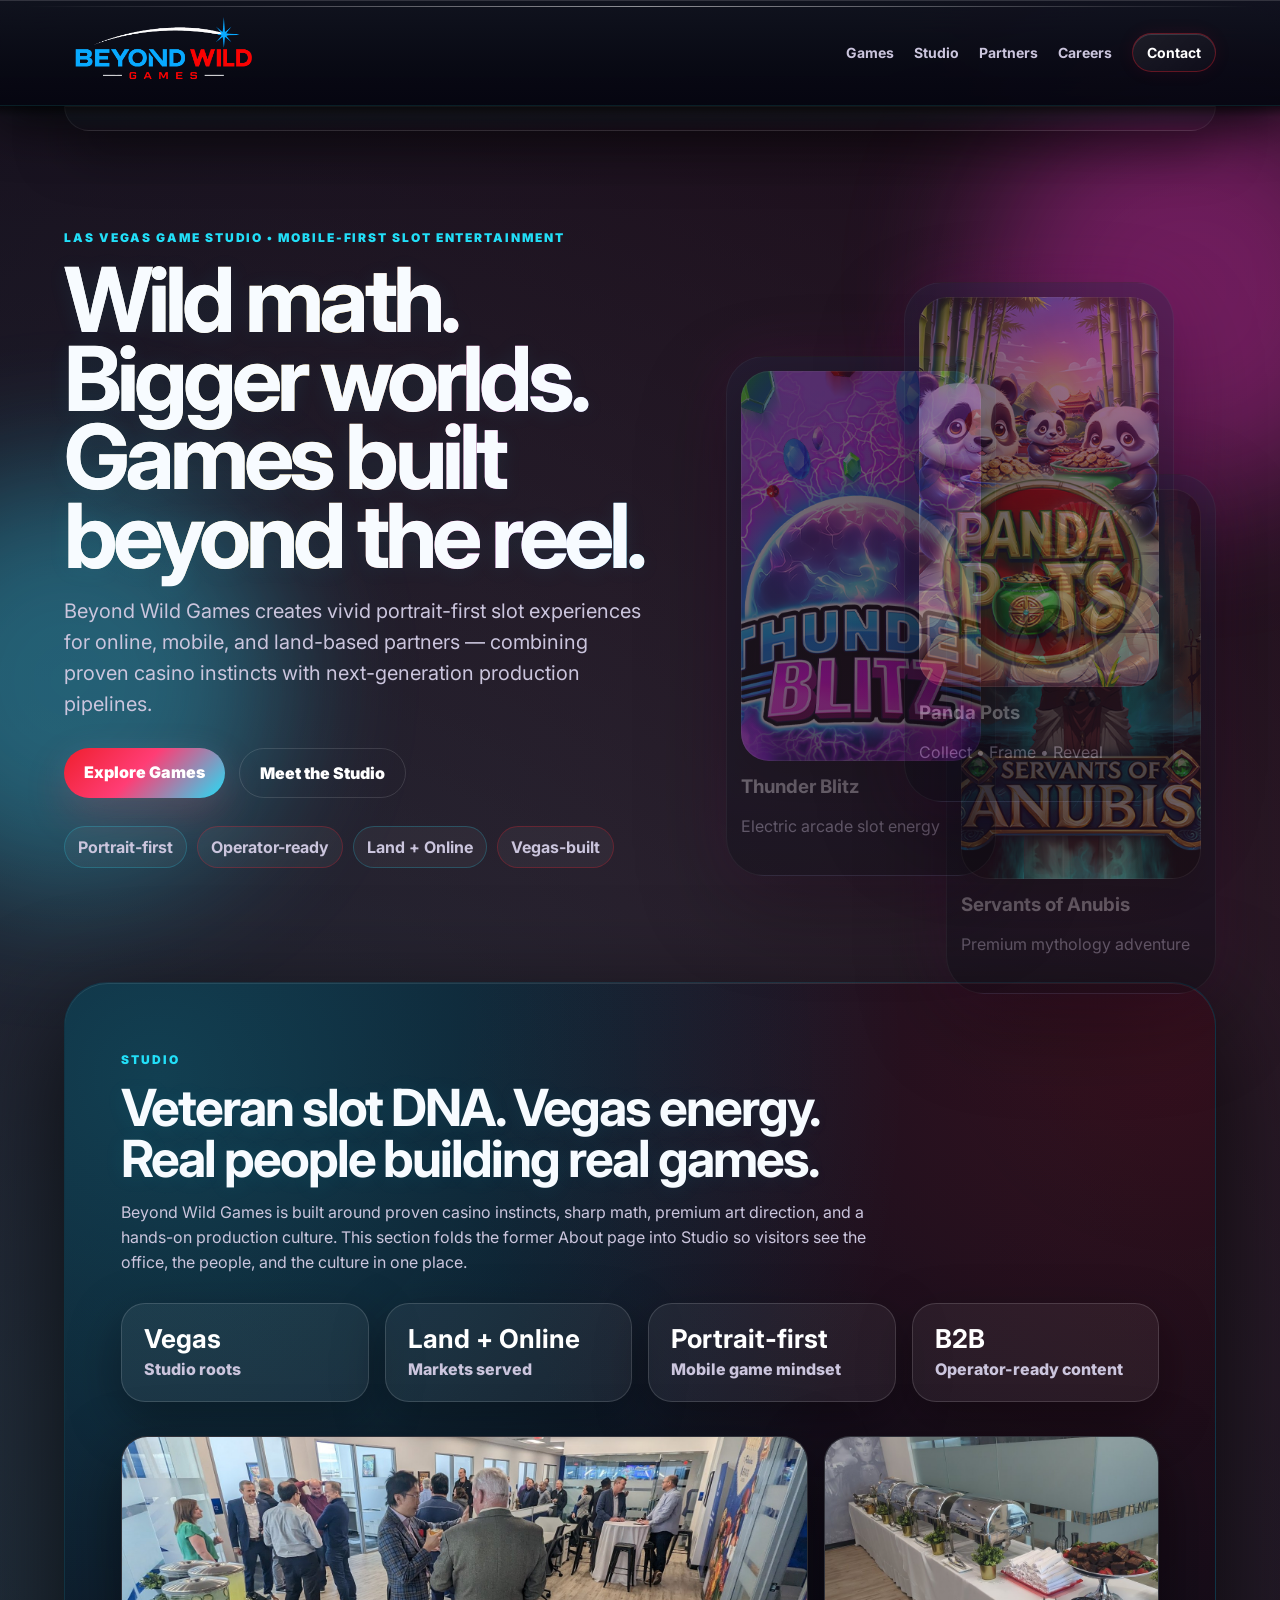
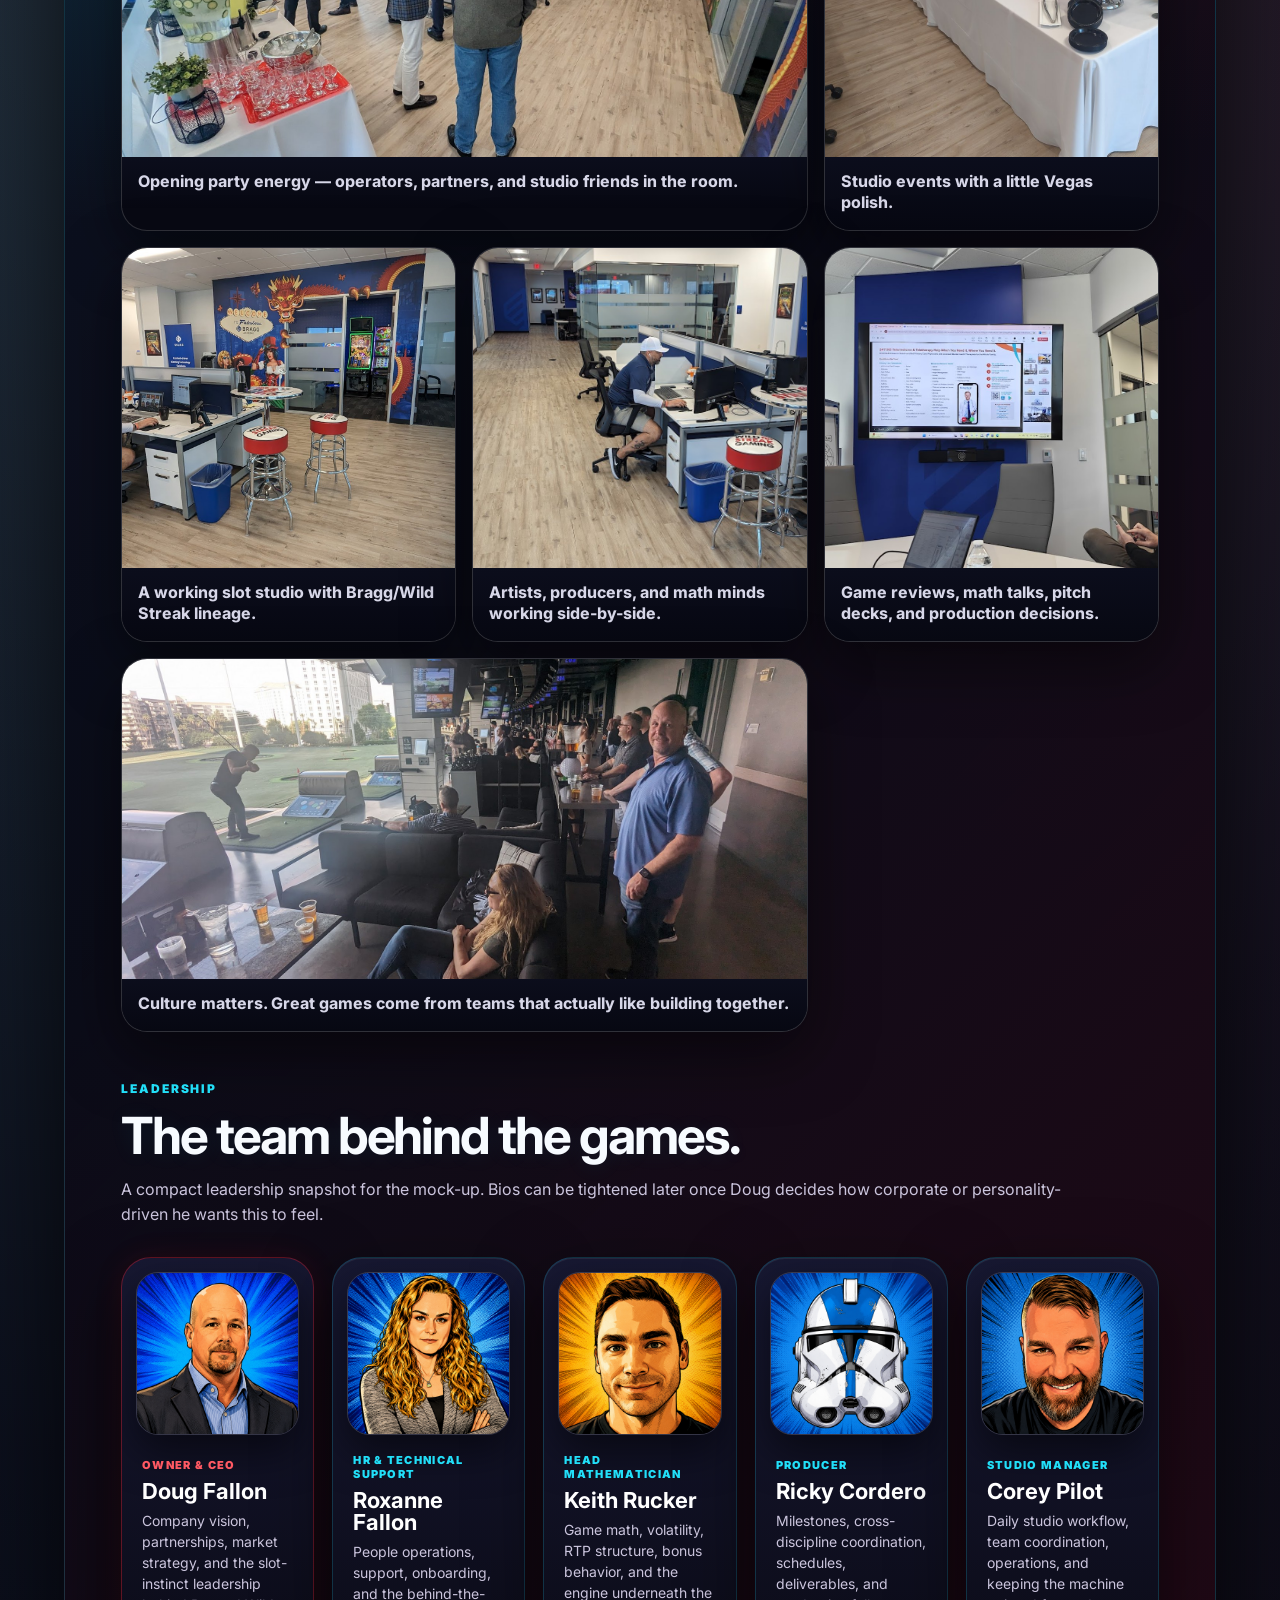
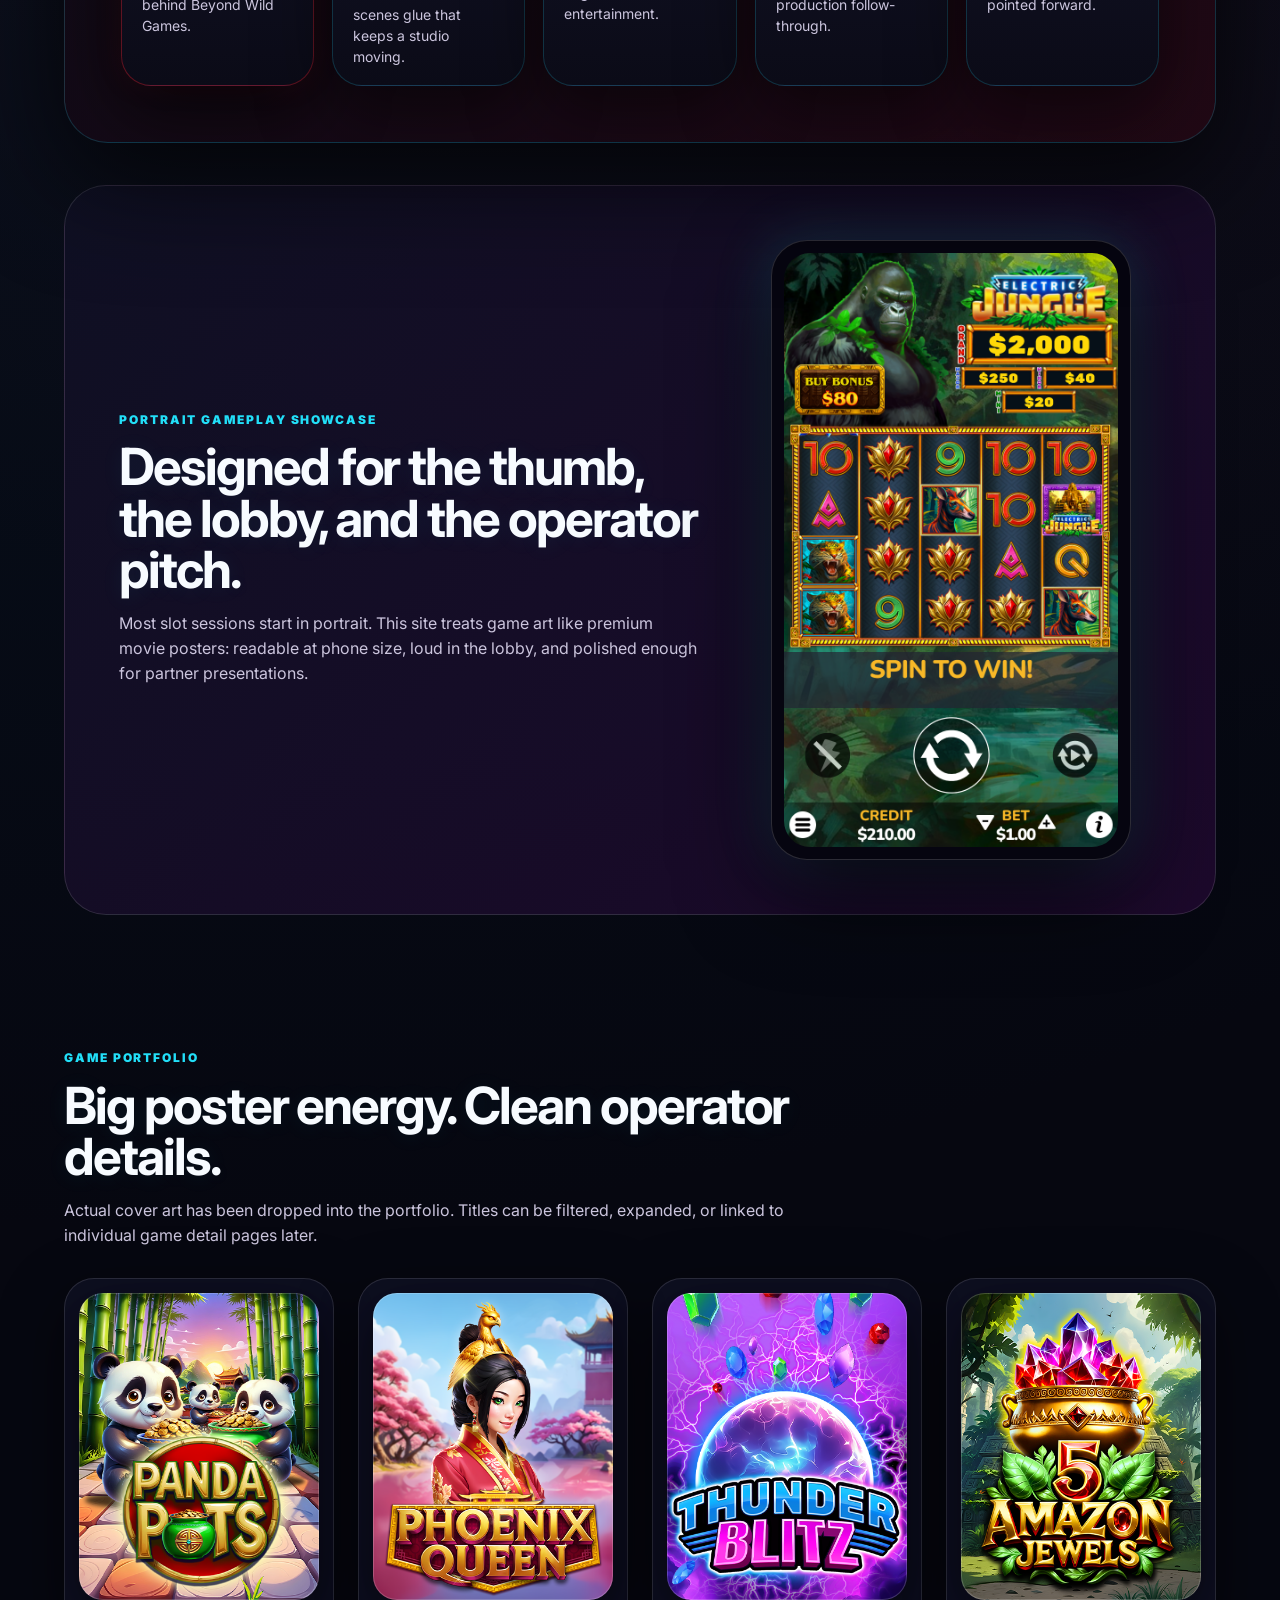
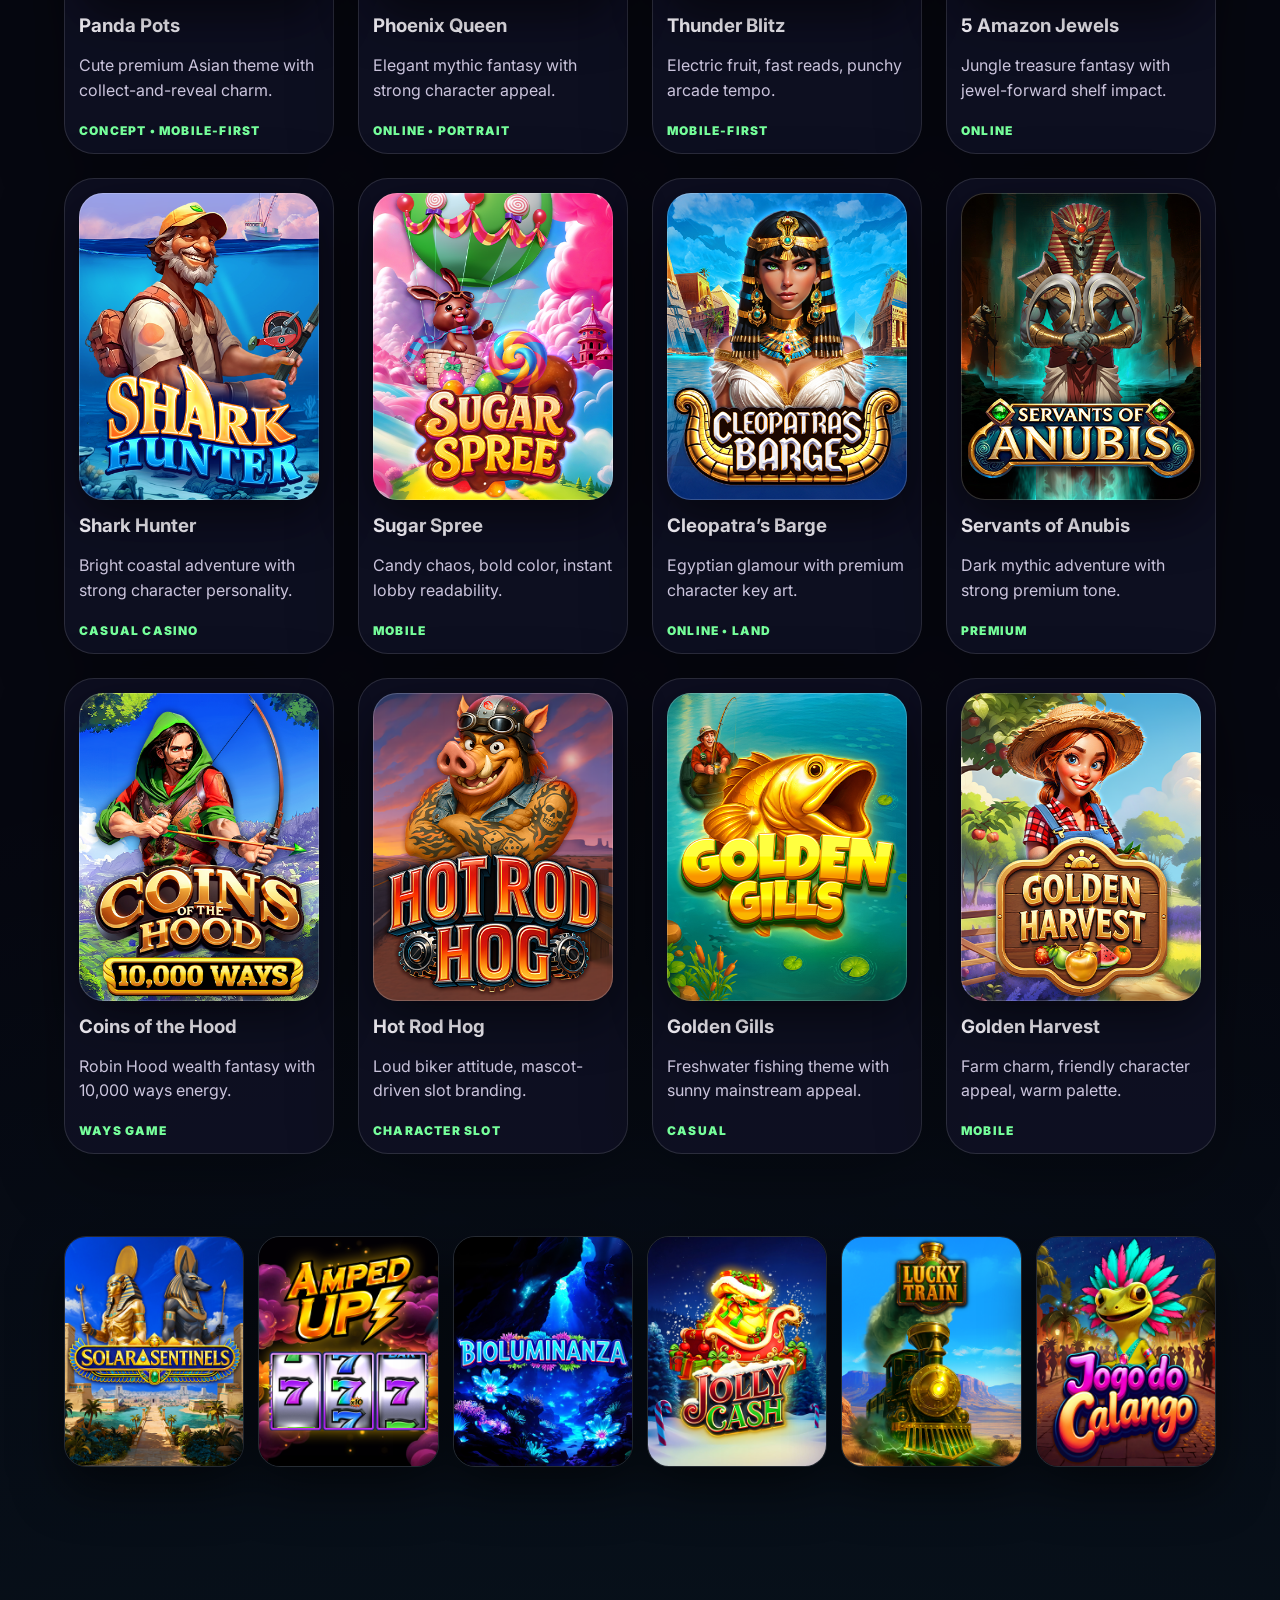
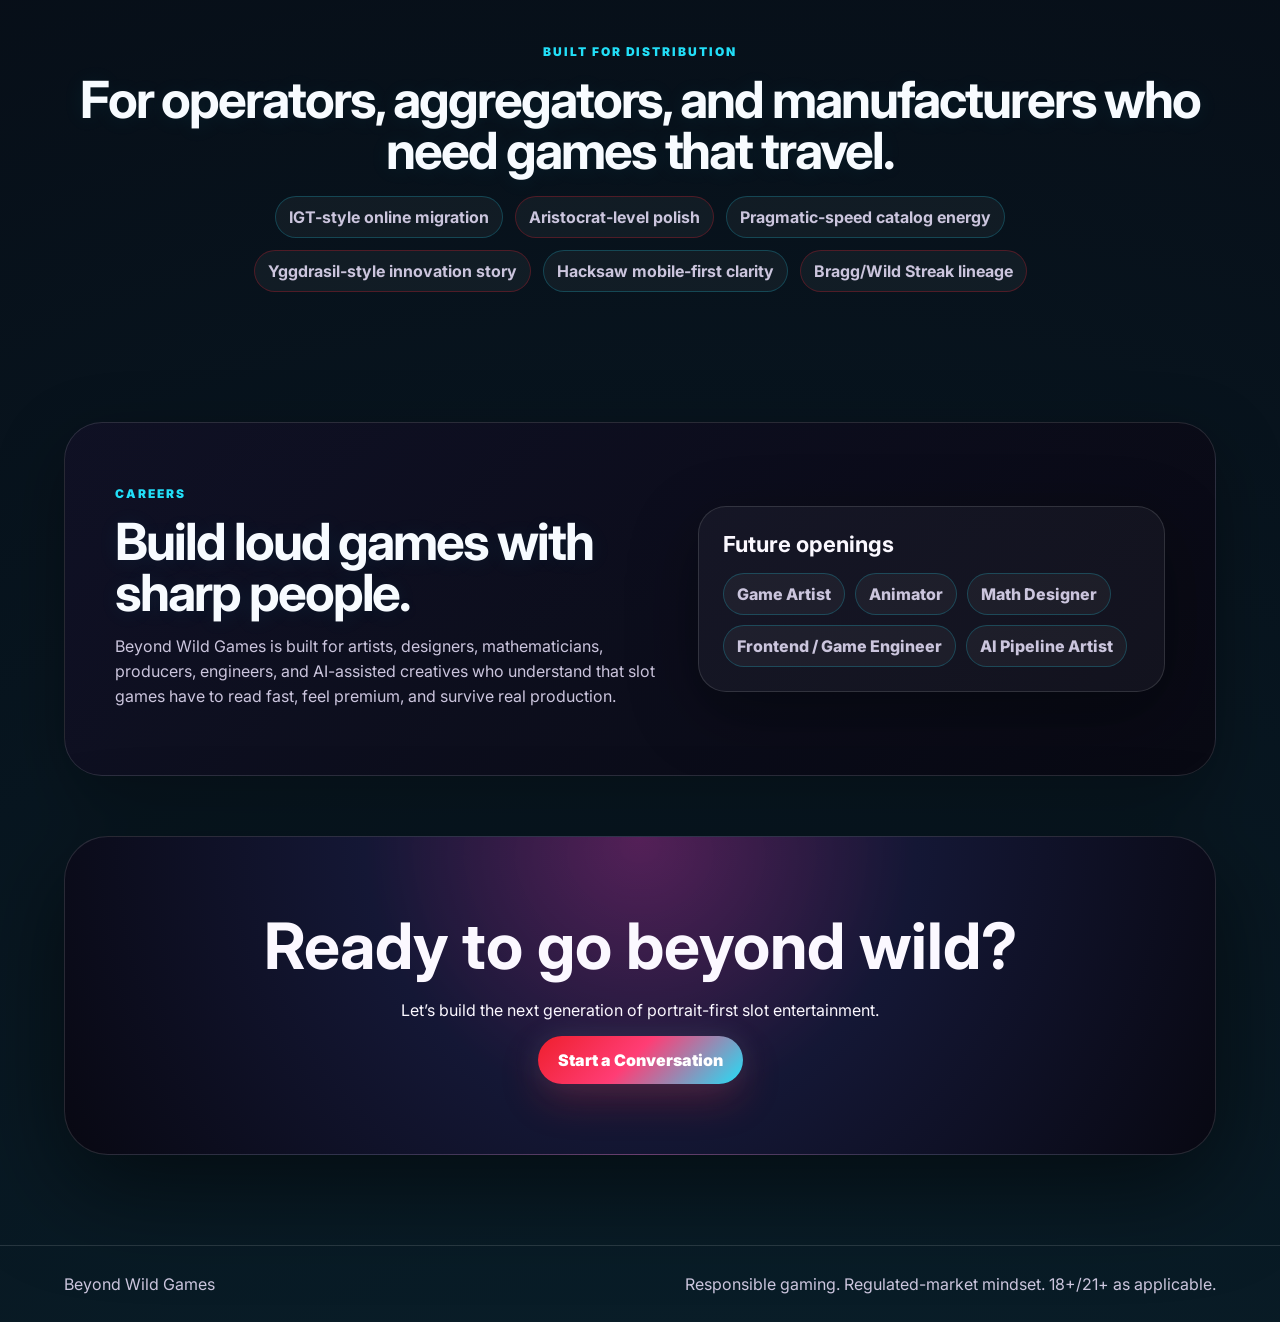
==== commit ca5daa69: "Add mobile hamburger menu (nav was hidden on phones with no replacement)" ====
--- a/index.html
+++ b/index.html
@@ -9,10 +9,11 @@
 <body>
   <div class="bg-orbs"></div>
   <header class="site-header">
-    <a class="brand" href="#" aria-label="Beyond Wild Games home"><img src="assets/logos/beyond-wild-red-white-blue-logo.png" alt="Beyond Wild Games" style="width:390px;height:auto;max-height:none;filter:none;box-shadow:none;background:transparent;" /></a>
+    <a class="brand" href="#" aria-label="Beyond Wild Games home"><img src="assets/logos/beyond-wild-red-white-blue-logo.png" alt="Beyond Wild Games" style="width:195px;height:auto;max-height:none;filter:none;box-shadow:none;background:transparent;" /></a>
     <nav>
       <a href="#games">Games</a><a href="#studio">Studio</a><a href="#partners">Partners</a><a href="#careers">Careers</a><a class="nav-cta" href="#contact">Contact</a>
     </nav>
+    <button class="nav-toggle" aria-label="Open menu" aria-expanded="false">☰</button>
   </header>
 
   <main>
--- a/styles.css
+++ b/styles.css
@@ -196,6 +196,18 @@
 
 /* FINAL: exact uploaded logo, 50% larger than 260px. Do not alter artwork. */
 .brand{min-width:0!important;background:transparent!important;border:0!important;padding:0!important;border-radius:0!important;box-shadow:none!important;max-width:none!important;}
-.brand img{width:390px!important;height:auto!important;max-height:none!important;object-fit:contain!important;object-position:left center!important;filter:none!important;box-shadow:none!important;background:transparent!important;}
-@media(max-width:900px){.brand img{width:330px!important;}}
-@media(max-width:600px){.brand img{width:270px!important;}}
+.brand img{width:195px!important;height:auto!important;max-height:none!important;object-fit:contain!important;object-position:left center!important;filter:none!important;box-shadow:none!important;background:transparent!important;}
+@media(max-width:900px){.brand img{width:165px!important;}}
+@media(max-width:600px){.brand img{width:135px!important;}}
+
+
+/* Mobile hamburger navigation */
+.nav-toggle{display:none;background:rgba(255,255,255,.05);border:1px solid rgba(34,223,248,.35);color:#f7fbff;font-size:22px;line-height:1;padding:6px 13px;border-radius:12px;cursor:pointer;}
+@media(max-width:900px){
+  .site-header{flex-wrap:wrap;}
+  .nav-toggle{display:inline-flex!important;align-items:center;justify-content:center;}
+  nav{display:none!important;flex-direction:column;align-items:stretch;gap:0;width:100%;order:5;margin-top:10px;}
+  .site-header.nav-open nav{display:flex!important;}
+  nav a{padding:14px 8px;width:100%;font-size:16px;color:#f7fbff!important;border-top:1px solid rgba(255,255,255,.10);}
+  nav a.nav-cta{margin-top:10px;border:1px solid rgba(34,223,248,.45);border-radius:999px;text-align:center;}
+}
